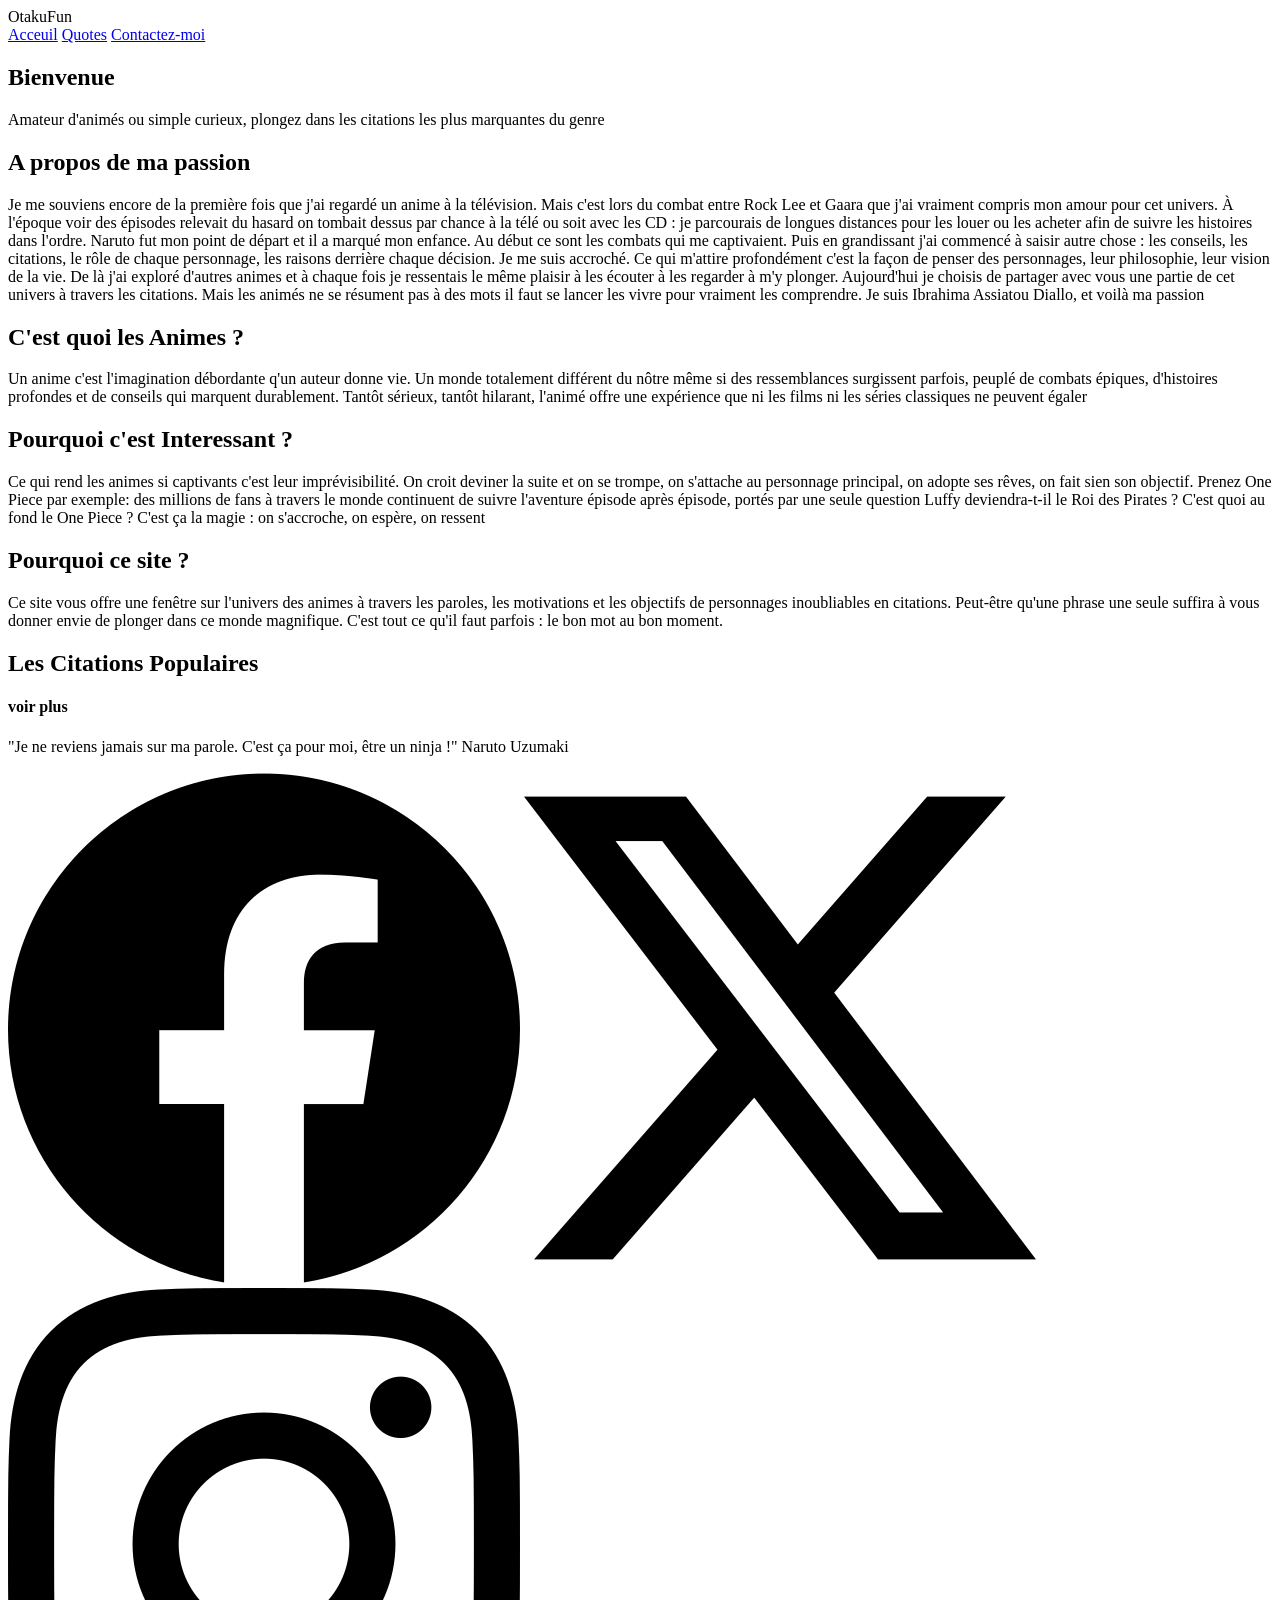
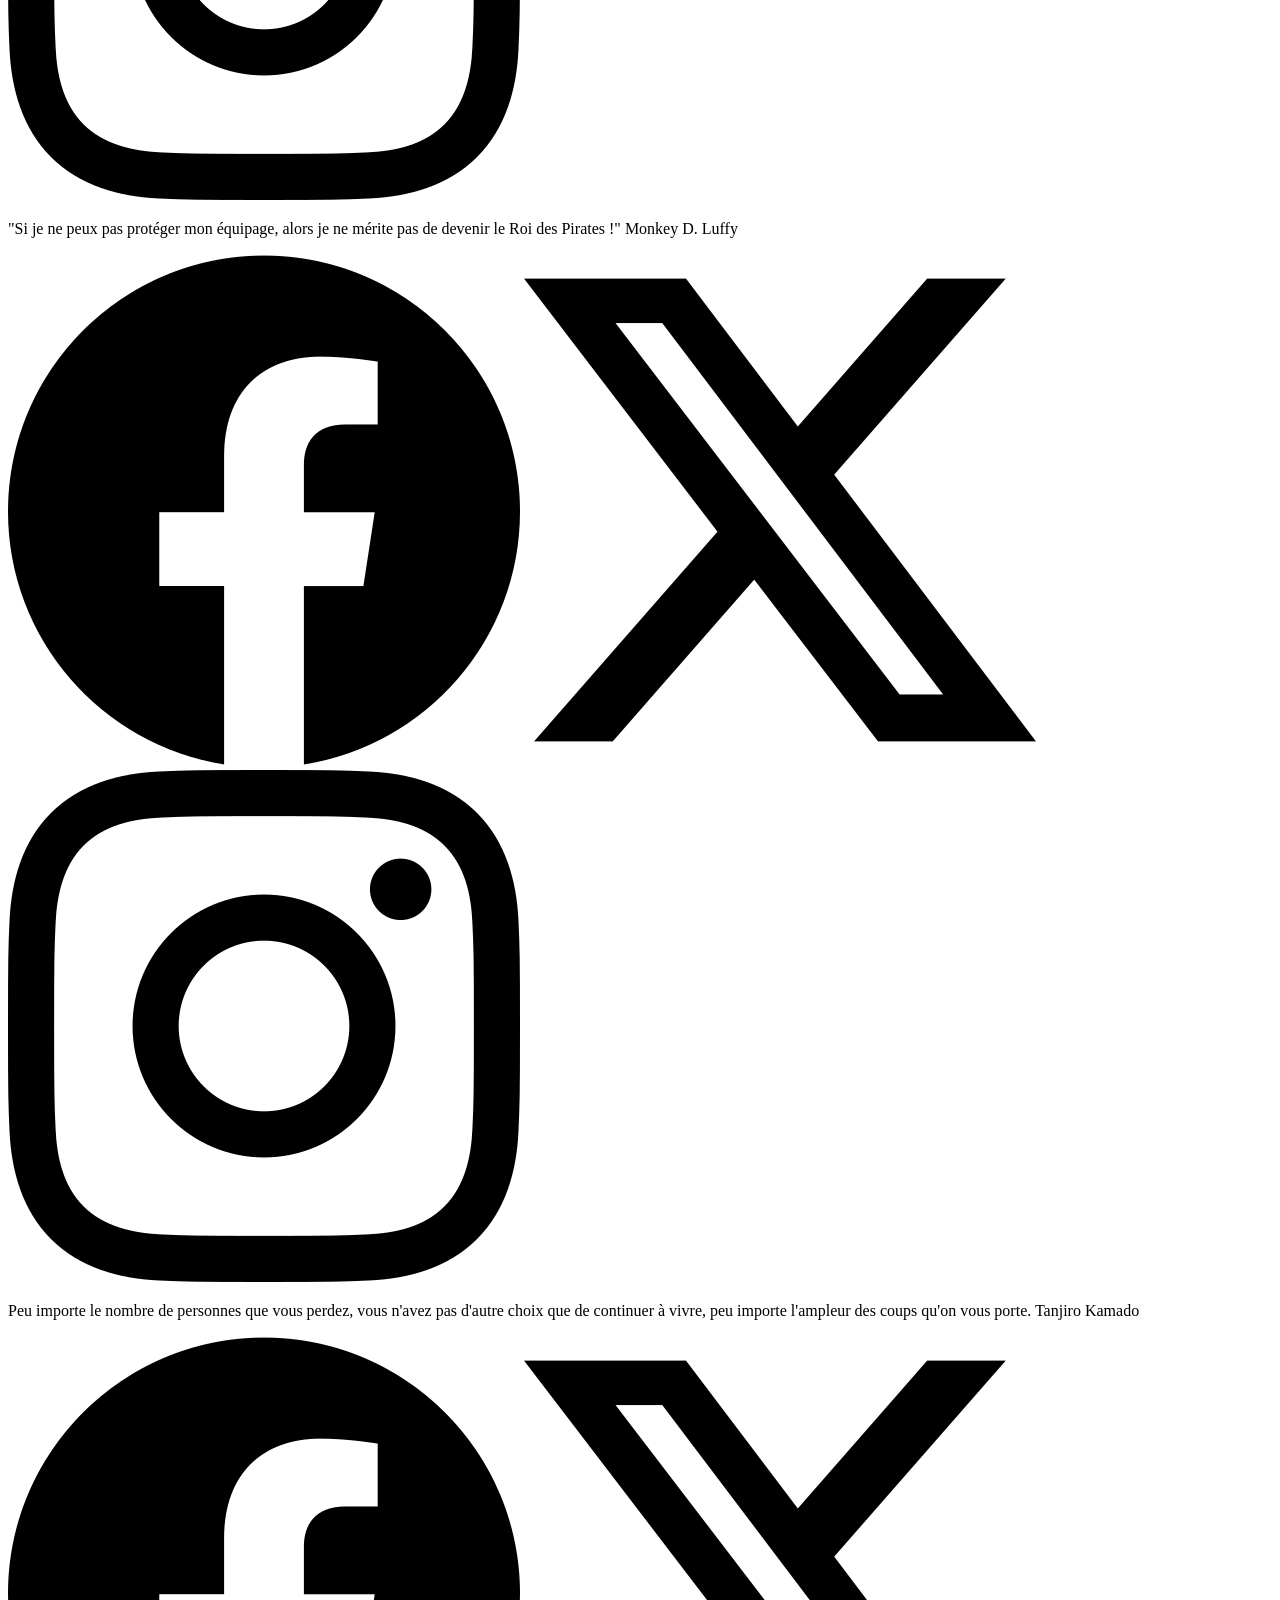
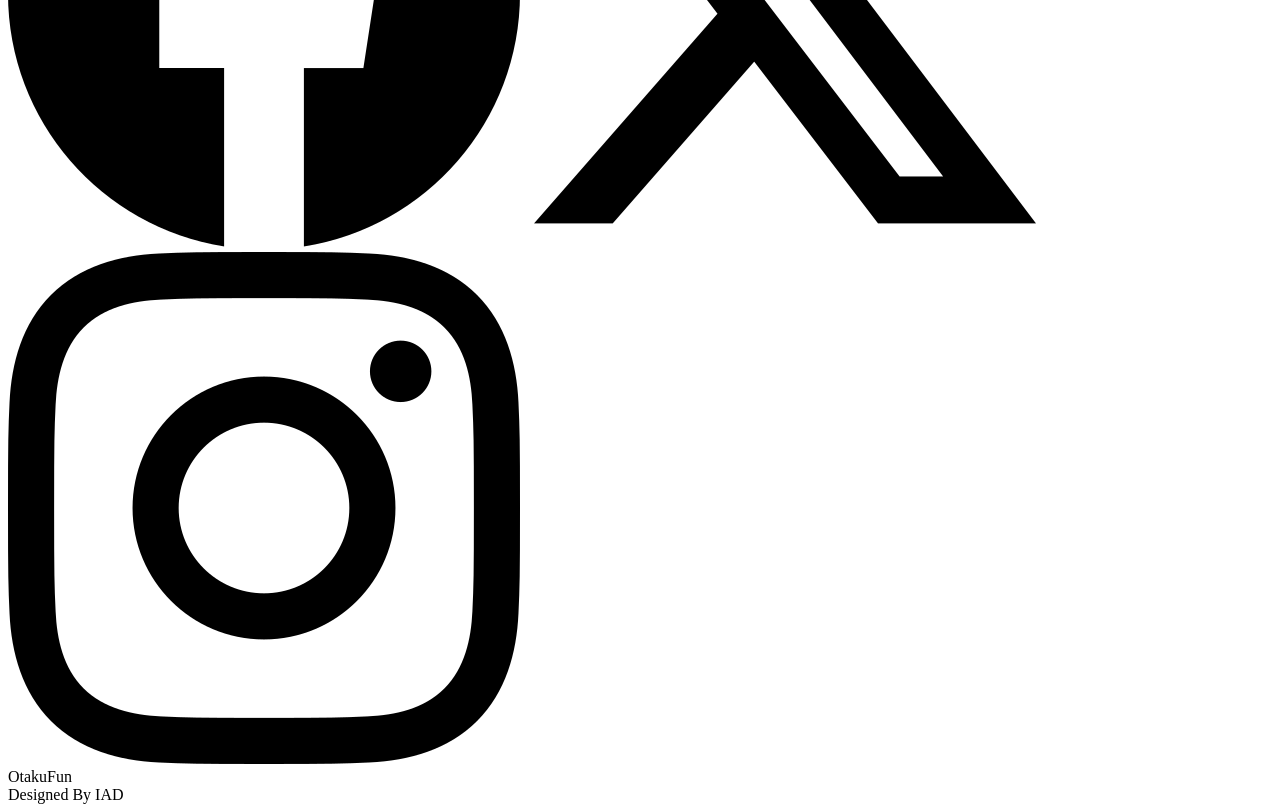
==== index.html @ e9460078 "first Activite done" ====
<!DOCTYPE html>
<html lang="fr">

<head>
    <meta charset="UTF-8">
    <meta name="viewport" content="width=device-width, initial-scale=1.0">
    <title>OtakuFun</title>
</head>

<body>
    <header>
        <div>OtakuFun</div>
        <div>
            <a href="#">Acceuil</a>
            <a href="quotes.html">Quotes</a>
            <a href="contact.html">Contactez-moi</a>
        </div>
    </header>

    <section>
        <div>
            <h1>Bienvenue</h1>
            <p>Amateur d'animés ou simple curieux, plongez dans les citations les plus marquantes du genre</p>
        </div>
        <h1>A propos de ma passion</h1>
        <p>Je me souviens encore de la première fois que j'ai regardé un anime à la télévision. Mais c'est lors du
            combat entre Rock Lee et Gaara que j'ai vraiment compris mon amour pour cet univers. À l'époque voir des
            épisodes relevait du hasard on tombait dessus par chance à la télé ou soit avec les CD : je parcourais
            de longues distances pour les louer ou les acheter afin de suivre les histoires dans l'ordre.
            Naruto fut mon point de départ et il a marqué mon enfance. Au début ce sont les combats qui me
            captivaient. Puis en grandissant j'ai commencé à saisir autre chose : les conseils, les citations, le rôle
            de chaque personnage, les raisons derrière chaque décision. Je me suis accroché. Ce qui m'attire
            profondément c'est la façon de penser des personnages, leur philosophie, leur vision de la vie.
            De là j'ai exploré d'autres animes et à chaque fois je ressentais le même plaisir à les écouter à les
            regarder à m'y plonger.
            Aujourd'hui je choisis de partager avec vous une partie de cet univers à travers les citations. Mais les
            animés ne se résument pas à des mots il faut se lancer les vivre pour vraiment les comprendre.
            Je suis Ibrahima Assiatou Diallo, et voilà ma passion</p>

        <div>
            <h1>C'est quoi les Animes ?</h1>
            <p>Un anime c'est l'imagination débordante q'un auteur donne vie. Un monde totalement différent du nôtre
                même si des ressemblances surgissent parfois, peuplé de combats épiques, d'histoires profondes et de
                conseils qui marquent durablement. Tantôt sérieux, tantôt hilarant, l'animé offre une expérience que ni
                les films ni les séries classiques ne peuvent égaler</p>
        </div>

        <div>
            <h1>Pourquoi c'est Interessant ?</h1>
            <p>Ce qui rend les animes si captivants c'est leur imprévisibilité. On croit deviner la suite et on se
                trompe,
                on s'attache au personnage principal, on adopte ses rêves, on fait sien son objectif. Prenez One Piece
                par exemple:
                des millions de fans à travers le monde continuent de suivre l'aventure épisode après épisode, portés
                par une seule question Luffy deviendra-t-il le Roi des Pirates ? C'est quoi au fond le One Piece
                ? C'est ça la magie : on s'accroche, on espère, on ressent</p>
        </div>

        <div>
            <h1>Pourquoi ce site ?</h1>
            <p>Ce site vous offre une fenêtre sur l'univers des animes à travers les paroles, les motivations et les
                objectifs de personnages inoubliables en citations. Peut-être qu'une phrase une seule
                suffira à vous donner envie de plonger dans ce monde magnifique. C'est tout ce qu'il faut parfois : le
                bon mot au bon moment.</p>
        </div>

        <div>
            <h1>Les Citations Populaires</h1>
            <h4>voir plus</h4>
        </div>
        <div>
            <div>
                <p>"Je ne reviens jamais sur ma parole. C'est ça pour moi, être un ninja !" <span>Naruto Uzumaki</span>
                </p>
                <div>
                    <img src="facebook.png" alt="facebook">
                    <img src="twitter-alt.png" alt="x">
                    <img src="instagram.png" alt="instagram">
                </div>
            </div>
            <div>
                <p>"Si je ne peux pas protéger mon équipage, alors je ne mérite pas de devenir le Roi des Pirates !"
                    <span>Monkey D. Luffy</span>
                </p>
                <div>
                    <img src="facebook.png" alt="facebook">
                    <img src="twitter-alt.png" alt="x">
                    <img src="instagram.png" alt="instagram">
                </div>
            </div>
            <div>
                <p>Peu importe le nombre de personnes que vous perdez, vous n'avez pas d'autre choix que de continuer à
                    vivre, peu importe l'ampleur des coups qu'on vous porte. <span>Tanjiro Kamado</span></p>
                <div>
                    <img src="facebook.png" alt="facebook">
                    <img src="twitter-alt.png" alt="x">
                    <img src="instagram.png" alt="instagram">
                </div>
            </div>
        </div>
    </section>

    <footer>
        <div>
            OtakuFun
        </div>
        <div>
            Designed By IAD
        </div>
    </footer>
</body>

</html>
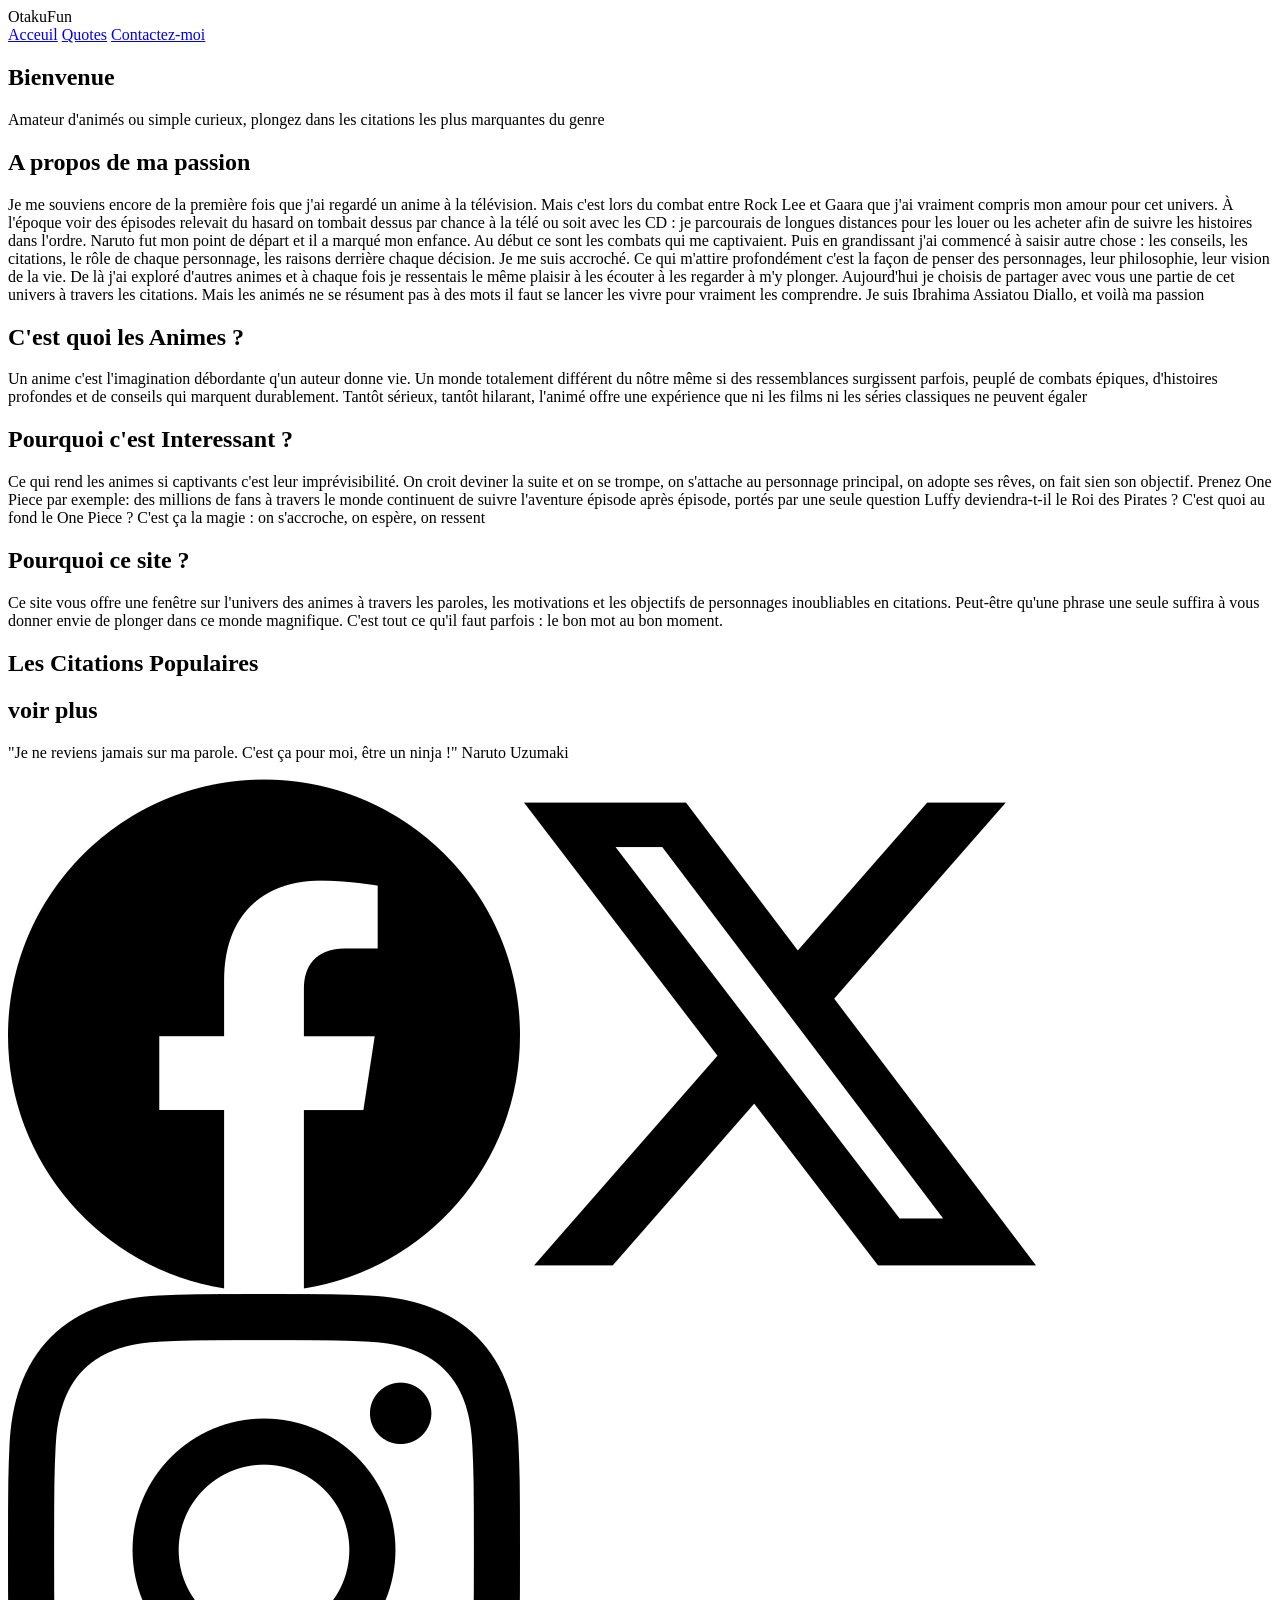
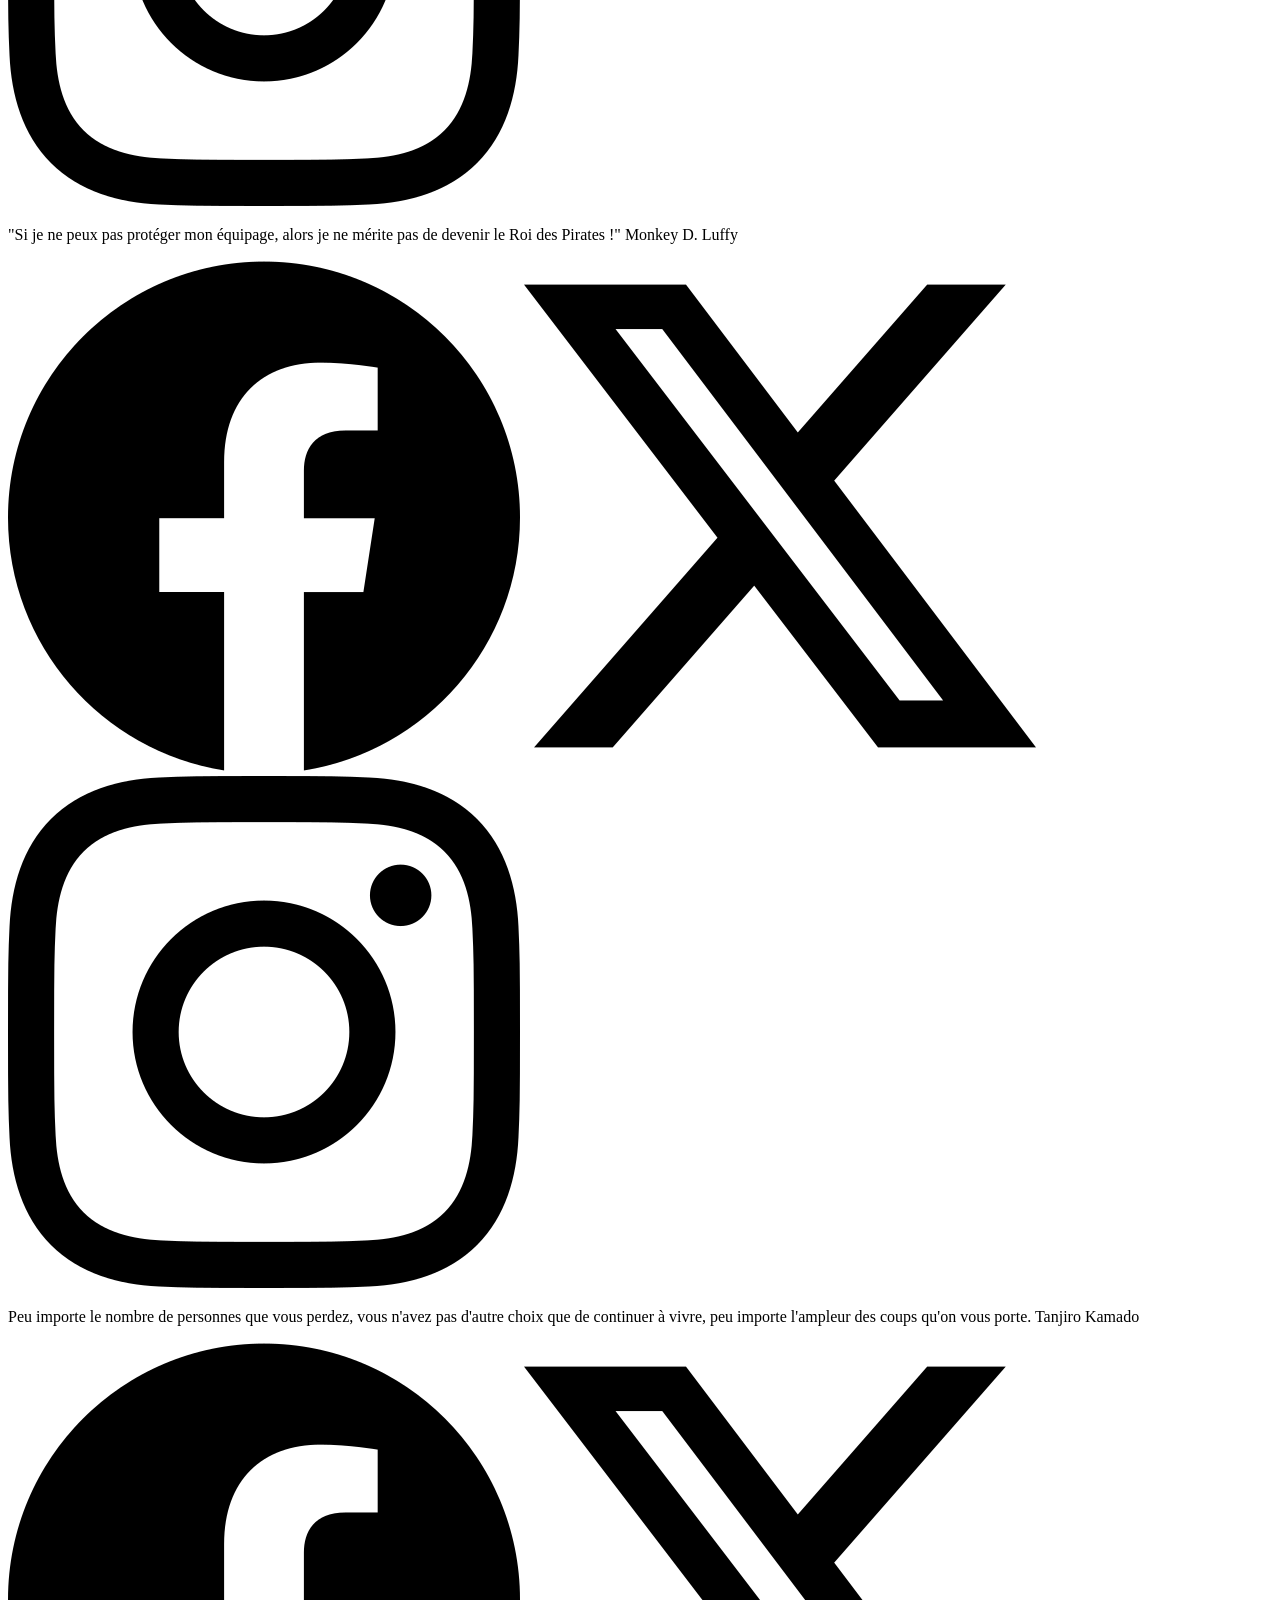
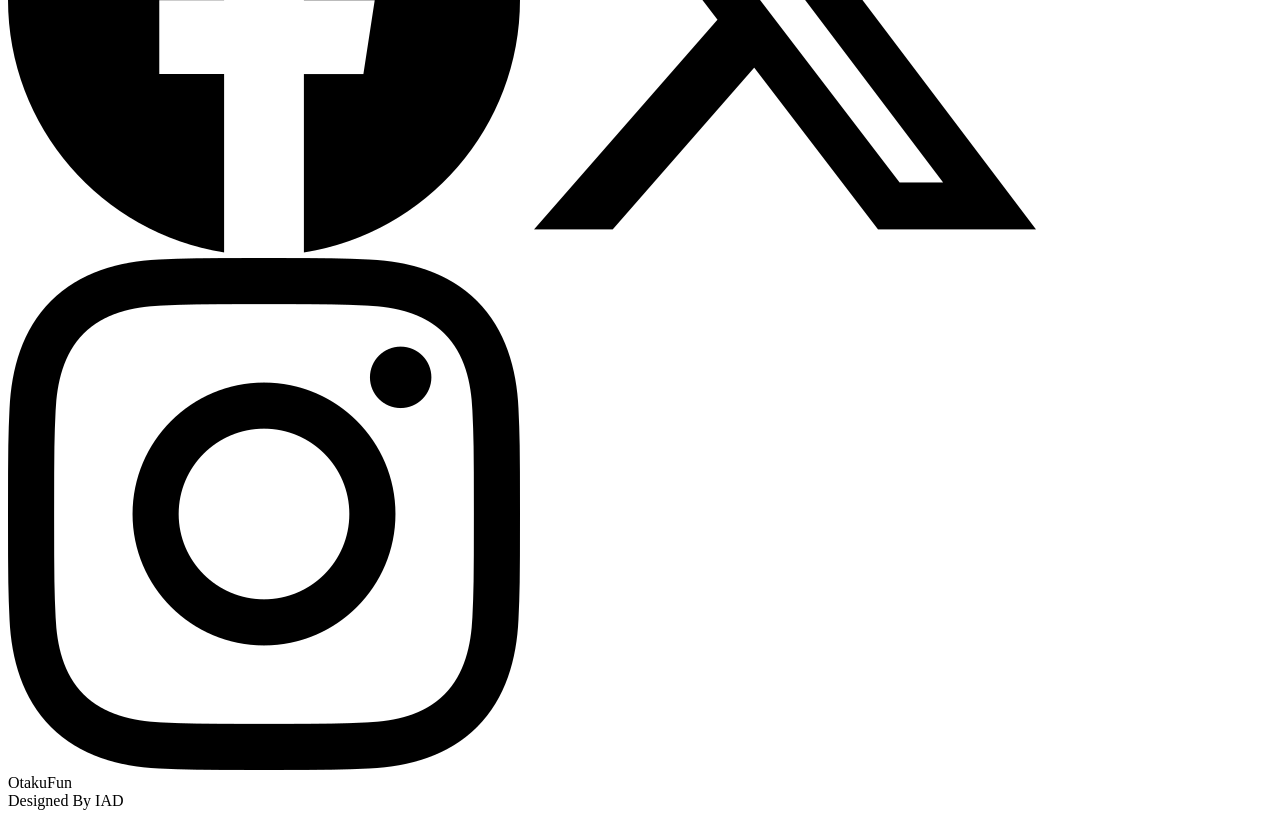
==== commit 53daf645: "validate html checker" ====
--- a/index.html
+++ b/index.html
@@ -66,16 +66,16 @@
 
         <div>
             <h1>Les Citations Populaires</h1>
-            <h4>voir plus</h4>
+            <h2>voir plus</h2>
         </div>
         <div>
             <div>
                 <p>"Je ne reviens jamais sur ma parole. C'est ça pour moi, être un ninja !" <span>Naruto Uzumaki</span>
                 </p>
                 <div>
-                    <img src="facebook.png" alt="facebook">
-                    <img src="twitter-alt.png" alt="x">
-                    <img src="instagram.png" alt="instagram">
+                    <img src="facebook.png" alt="facebook icon">
+                    <img src="twitter-alt.png" alt="x icon">
+                    <img src="instagram.png" alt="instagram icon">
                 </div>
             </div>
             <div>
@@ -83,18 +83,18 @@
                     <span>Monkey D. Luffy</span>
                 </p>
                 <div>
-                    <img src="facebook.png" alt="facebook">
-                    <img src="twitter-alt.png" alt="x">
-                    <img src="instagram.png" alt="instagram">
+                    <img src="facebook.png" alt="facebook icon">
+                    <img src="twitter-alt.png" alt="x icon">
+                    <img src="instagram.png" alt="instagram icon">
                 </div>
             </div>
             <div>
                 <p>Peu importe le nombre de personnes que vous perdez, vous n'avez pas d'autre choix que de continuer à
                     vivre, peu importe l'ampleur des coups qu'on vous porte. <span>Tanjiro Kamado</span></p>
                 <div>
-                    <img src="facebook.png" alt="facebook">
-                    <img src="twitter-alt.png" alt="x">
-                    <img src="instagram.png" alt="instagram">
+                    <img src="facebook.png" alt="facebook icon">
+                    <img src="twitter-alt.png" alt="x icon">
+                    <img src="instagram.png" alt="instagram icon">
                 </div>
             </div>
         </div>
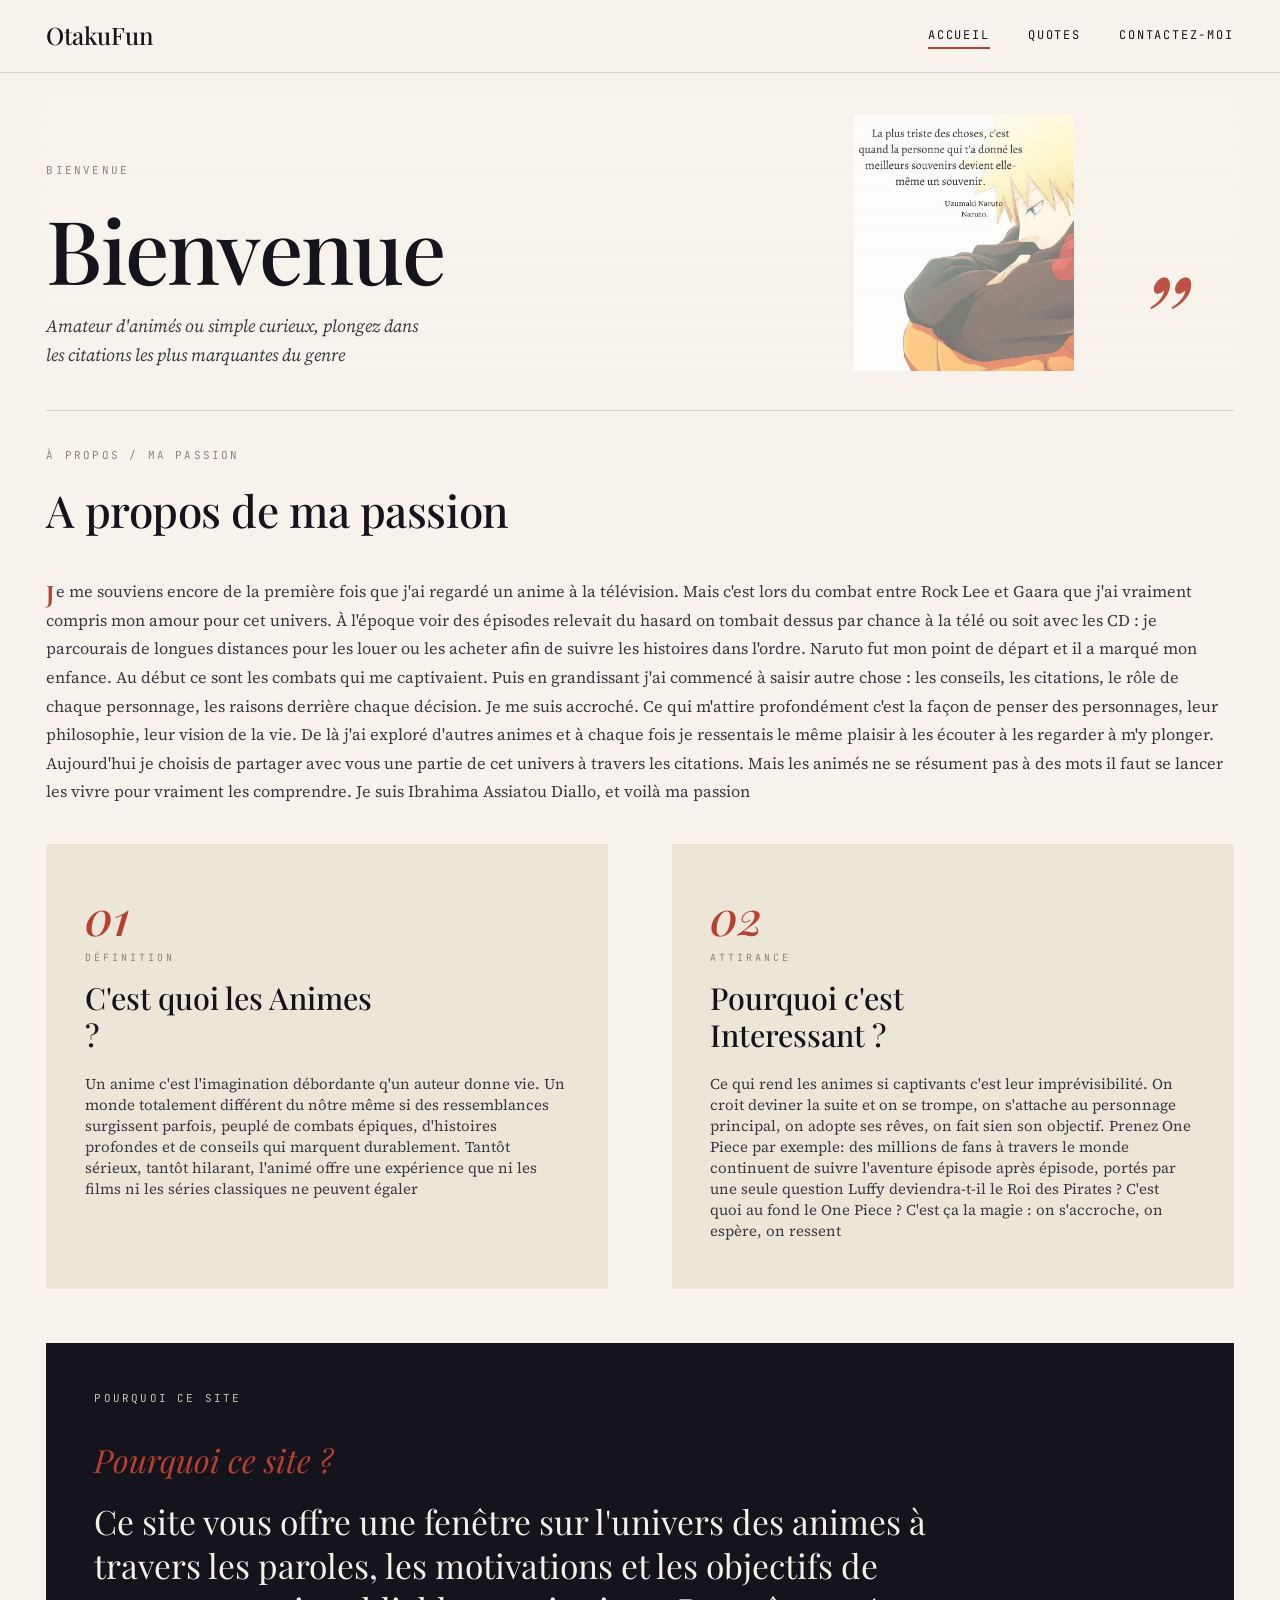
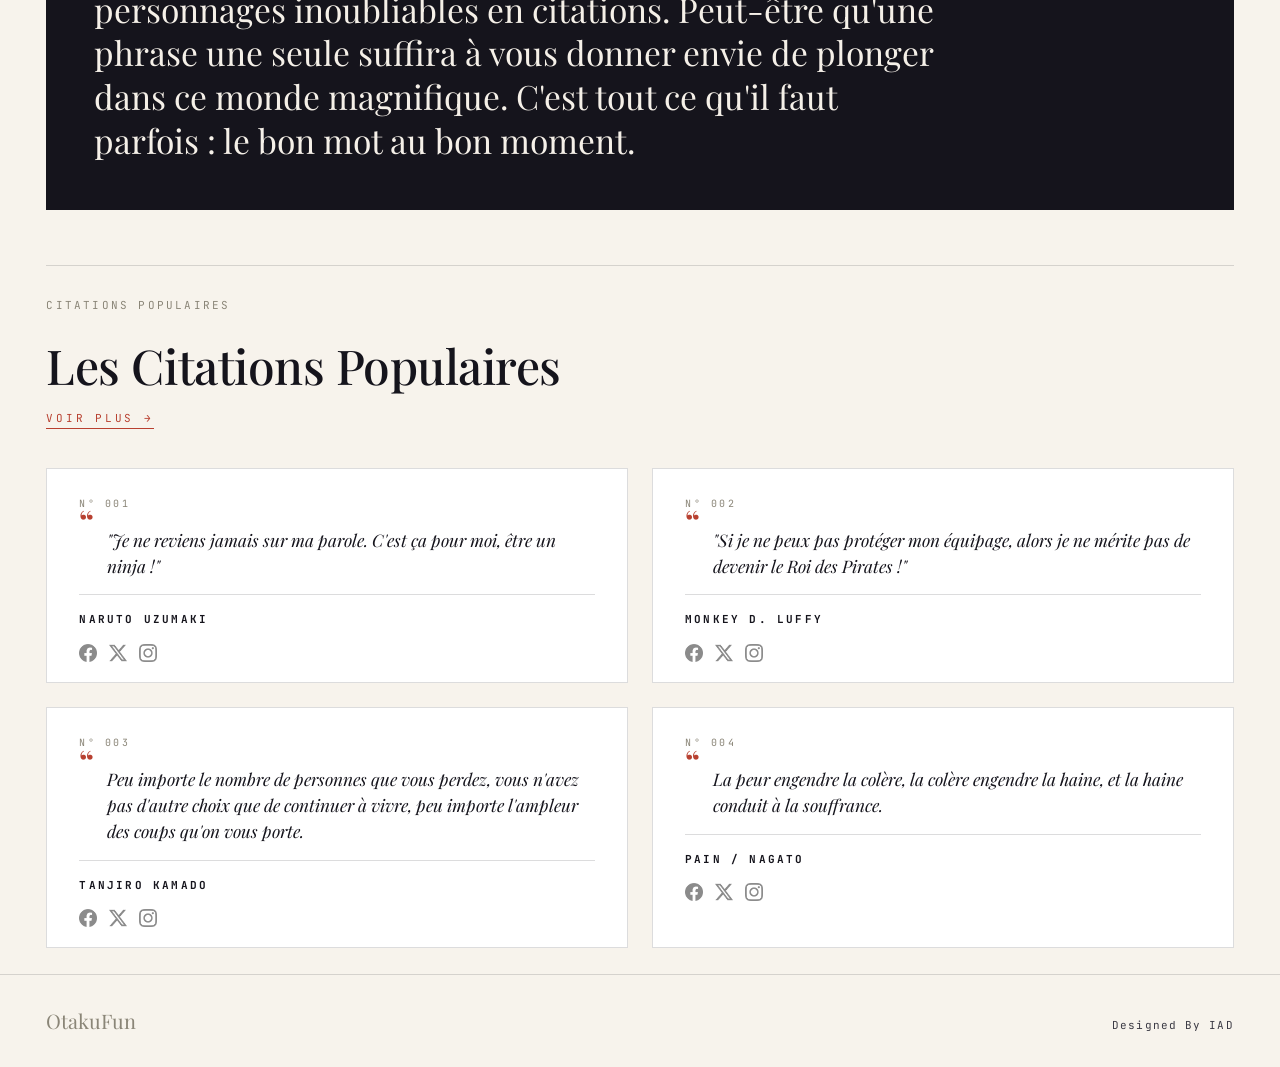
==== commit 9b08acea: "add css to my site" ====
--- a/index.html
+++ b/index.html
@@ -4,26 +4,39 @@
 <head>
     <meta charset="UTF-8">
     <meta name="viewport" content="width=device-width, initial-scale=1.0">
+    <meta name="description"
+        content="OtakuFun — La voix des animés. Amateur d'animés ou simple curieux, plongez dans les citations les plus marquantes du genre.">
     <title>OtakuFun</title>
+
+    <link rel="preconnect" href="https://fonts.googleapis.com">
+    <link rel="preconnect" href="https://fonts.gstatic.com" crossorigin>
+    <link
+        href="https://fonts.googleapis.com/css2?family=Playfair+Display:ital,wght@0,400;0,500;0,600;0,700;1,400;1,500;1,700&family=Source+Serif+4:ital,wght@0,400;0,600;1,400&family=JetBrains+Mono:wght@400;500;700&display=swap"
+        rel="stylesheet">
+
+    <link rel="stylesheet" href="style.css">
+    <link rel="stylesheet" href="print.css" media="print">
+
 </head>
 
 <body>
-    <header>
-        <div>OtakuFun</div>
-        <div>
-            <a href="#">Acceuil</a>
+    
+    <header class="site-header">
+        <a href="index.html" class="logo">OtakuFun</a>
+        <nav class="site-nav">
+            <a href="index.html" aria-current="page">Accueil</a>
             <a href="quotes.html">Quotes</a>
             <a href="contact.html">Contactez-moi</a>
-        </div>
+        </nav>
     </header>
 
-    <section>
-        <div>
+    <section class="page">
+        <div class="hero">
             <h1>Bienvenue</h1>
             <p>Amateur d'animés ou simple curieux, plongez dans les citations les plus marquantes du genre</p>
         </div>
-        <h1>A propos de ma passion</h1>
-        <p>Je me souviens encore de la première fois que j'ai regardé un anime à la télévision. Mais c'est lors du
+        <h1 class="about-title">A propos de ma passion</h1>
+        <p class="about-text">Je me souviens encore de la première fois que j'ai regardé un anime à la télévision. Mais c'est lors du
             combat entre Rock Lee et Gaara que j'ai vraiment compris mon amour pour cet univers. À l'époque voir des
             épisodes relevait du hasard on tombait dessus par chance à la télé ou soit avec les CD : je parcourais
             de longues distances pour les louer ou les acheter afin de suivre les histoires dans l'ordre.
@@ -37,7 +50,7 @@
             animés ne se résument pas à des mots il faut se lancer les vivre pour vraiment les comprendre.
             Je suis Ibrahima Assiatou Diallo, et voilà ma passion</p>
 
-        <div>
+        <div class="card card--definition">
             <h1>C'est quoi les Animes ?</h1>
             <p>Un anime c'est l'imagination débordante q'un auteur donne vie. Un monde totalement différent du nôtre
                 même si des ressemblances surgissent parfois, peuplé de combats épiques, d'histoires profondes et de
@@ -45,7 +58,7 @@
                 les films ni les séries classiques ne peuvent égaler</p>
         </div>
 
-        <div>
+        <div class="card card--attirance">
             <h1>Pourquoi c'est Interessant ?</h1>
             <p>Ce qui rend les animes si captivants c'est leur imprévisibilité. On croit deviner la suite et on se
                 trompe,
@@ -56,7 +69,7 @@
                 ? C'est ça la magie : on s'accroche, on espère, on ressent</p>
         </div>
 
-        <div>
+        <div class="feature">
             <h1>Pourquoi ce site ?</h1>
             <p>Ce site vous offre une fenêtre sur l'univers des animes à travers les paroles, les motivations et les
                 objectifs de personnages inoubliables en citations. Peut-être qu'une phrase une seule
@@ -64,34 +77,41 @@
                 bon mot au bon moment.</p>
         </div>
 
-        <div>
+        <div class="quotes-header">
             <h1>Les Citations Populaires</h1>
-            <h2>voir plus</h2>
+            <a href="quotes.html" class="quotes-header__link">
+                <h2>voir plus</h2>
+            </a>
         </div>
-        <div>
-            <div>
-                <p>"Je ne reviens jamais sur ma parole. C'est ça pour moi, être un ninja !" <span>Naruto Uzumaki</span>
-                </p>
-                <div>
+        <div class="quotes-grid">
+            <div class="quote-card">
+                <p class="quote-card__text">"Je ne reviens jamais sur ma parole. C'est ça pour moi, être un ninja !" <span class="quote-card__author">Naruto Uzumaki</span></p>
+                <div class="quote-card__socials">
                     <img src="facebook.png" alt="facebook icon">
                     <img src="twitter-alt.png" alt="x icon">
                     <img src="instagram.png" alt="instagram icon">
                 </div>
             </div>
-            <div>
-                <p>"Si je ne peux pas protéger mon équipage, alors je ne mérite pas de devenir le Roi des Pirates !"
-                    <span>Monkey D. Luffy</span>
-                </p>
-                <div>
+            <div class="quote-card">
+                <p class="quote-card__text">"Si je ne peux pas protéger mon équipage, alors je ne mérite pas de devenir le Roi des Pirates !" <span class="quote-card__author">Monkey D. Luffy</span></p>
+                <div class="quote-card__socials">
                     <img src="facebook.png" alt="facebook icon">
                     <img src="twitter-alt.png" alt="x icon">
                     <img src="instagram.png" alt="instagram icon">
                 </div>
             </div>
-            <div>
-                <p>Peu importe le nombre de personnes que vous perdez, vous n'avez pas d'autre choix que de continuer à
-                    vivre, peu importe l'ampleur des coups qu'on vous porte. <span>Tanjiro Kamado</span></p>
-                <div>
+            <div class="quote-card">
+                <p class="quote-card__text">Peu importe le nombre de personnes que vous perdez, vous n'avez pas d'autre choix que de continuer à
+                    vivre, peu importe l'ampleur des coups qu'on vous porte. <span class="quote-card__author">Tanjiro Kamado</span></p>
+                <div class="quote-card__socials">
+                    <img src="facebook.png" alt="facebook icon">
+                    <img src="twitter-alt.png" alt="x icon">
+                    <img src="instagram.png" alt="instagram icon">
+                </div>
+            </div>
+            <div class="quote-card">
+                <p class="quote-card__text">La peur engendre la colère, la colère engendre la haine, et la haine conduit à la souffrance. <span class="quote-card__author">Pain / Nagato</span></p>
+                <div class="quote-card__socials">
                     <img src="facebook.png" alt="facebook icon">
                     <img src="twitter-alt.png" alt="x icon">
                     <img src="instagram.png" alt="instagram icon">
@@ -100,11 +120,11 @@
         </div>
     </section>
 
-    <footer>
-        <div>
+    <footer class="site-footer">
+        <div class="site-footer__brand">
             OtakuFun
         </div>
-        <div>
+        <div class="site-footer__credit">
             Designed By IAD
         </div>
     </footer>
--- a/style.css
+++ b/style.css
@@ -0,0 +1,644 @@
+:root {
+    --bg:         #f7f3ec;
+    --bg-alt:     #ece6d8;
+    --ink:        #15141c;
+    --ink-soft:   #3b3a44;
+    --muted:      #8a8577;
+    --accent:     #b84030;
+    --dark:       #15141c;
+    --rule:       rgba(21, 20, 28, 0.15);
+    --f-display:  "Playfair Display", "Times New Roman", Georgia, serif;
+    --f-body:     "Source Serif 4", "Source Serif Pro", Georgia, serif;
+    --f-mono:     "JetBrains Mono", ui-monospace, "SFMono-Regular", Menlo, monospace;
+    --gutter:     clamp(1.25rem, 3vw + 0.5rem, 3rem);
+    --max:        1280px;
+}
+
+*, *::before, *::after { box-sizing: border-box; }
+body, h1, h2, h3, p { margin: 0; padding: 0; }
+a { color: inherit; text-decoration: none; }
+img { max-width: 100%; display: block; }
+
+body {
+    font-family: var(--f-body);
+    font-size: 15px;
+    line-height: 1.4;
+    color: var(--ink);
+    background: var(--bg);
+    -webkit-font-smoothing: antialiased;
+}
+::selection { background: var(--accent); color: var(--bg); }
+
+.site-header {
+    border-bottom: 1px solid var(--rule);
+    padding: 1.2rem var(--gutter);
+    display: flex;
+    align-items: center;
+    justify-content: space-between;
+    flex-wrap: wrap;
+    max-width: var(--max);
+    margin: 0 auto;
+}
+.logo {
+    font-family: var(--f-display);
+    font-size: 1.5rem;
+    font-weight: 500;
+    color: var(--ink);
+}
+.site-nav {
+    display: flex;
+    gap: clamp(1rem, 3vw, 2.5rem);
+}
+.site-nav a {
+    font-family: var(--f-mono);
+    font-size: 12px;
+    letter-spacing: 0.15em;
+    text-transform: uppercase;
+    color: var(--ink);
+    padding: 0.25rem 0;
+    border-bottom: 2px solid transparent;
+    transition: color 0.15s, border-color 0.15s;
+}
+.site-nav a:hover { color: var(--accent); }
+.site-nav a[aria-current="page"] { border-bottom-color: var(--accent); }
+
+
+.page {
+    display: grid;
+    grid-template-columns: 1fr 1fr;
+    max-width: var(--max);
+    margin: 0 auto;
+    padding: clamp(1rem, 2vw, 4rem) var(--gutter);
+    row-gap: clamp(2rem, 3vw, 4rem);
+    column-gap: clamp(2rem, 5vw, 5rem);
+}
+.page > * { grid-column: 1 / -1; min-width: 0; }
+.card--definition { grid-column: 1; }
+.card--attirance  { grid-column: 2 / 3; }
+
+
+.hero {
+    position: relative;
+    padding-block: clamp(2rem, 5vw, 4rem) 0;
+}
+
+.hero {
+    background: 
+        linear-gradient(rgba(247, 243, 236, 0.209), rgba(247, 243, 236, 0.156)),
+        url("image_quoted.jpeg") right 10rem top 1rem / 20rem 30rem no-repeat;
+        background-size: contain;
+}
+
+.hero::before {
+    content: "Bienvenue";
+    display: block;
+    font-family: var(--f-mono);
+    font-size: 11px;
+    letter-spacing: 0.2em;
+    text-transform: uppercase;
+    color: var(--muted);
+    margin-bottom: 2.5rem;
+}
+.hero::after {
+    content: "\201D";
+    position: absolute;
+    right: clamp(0rem, 4vw, 3rem);
+    top:   clamp(5rem, 12vw, 10rem);
+    font-family: var(--f-display);
+    font-style: italic;
+    font-size: clamp(4rem, 10vw, 8rem);
+    color: var(--accent);
+    line-height: 1;
+    opacity: 0.9;
+    pointer-events: none;
+}
+
+
+
+.hero > h1 {
+    font-family: var(--f-display);
+    font-weight: 500;
+    font-size: clamp(2.5rem, 7vw + 0.5rem, 5.5rem);
+    line-height: 0.7;
+    letter-spacing: -0.02em;
+    max-width: 16ch;
+    margin-bottom: 2rem;
+}
+.hero > p {
+    max-width: 42ch;
+    font-size: 1.1rem;
+    color: var(--ink-soft);
+    line-height: 1.7;
+    font-style: italic;
+}
+
+
+.about-title {
+    position: relative;
+    padding-top: 1cm;
+    border-top: 1px solid var(--rule);
+    font-family: var(--f-display);
+    font-weight: 500;
+    font-size: clamp(1.75rem, 3vw + 1rem, 2.75rem);
+    line-height: 1.15;
+    letter-spacing: -0.01em;
+    /* max-width: 20ch; */
+}
+.about-title::before {
+    content: "À propos / Ma passion";
+    display: block;
+    font-family: var(--f-mono);
+    font-size: 11px;
+    letter-spacing: 0.2em;
+    text-transform: uppercase;
+    color: var(--muted);
+    margin-bottom: 1.5rem;
+    font-weight: 400;
+}
+.about-text {
+    column-count: 1;
+    column-rule: 1px solid var(--rule);
+    color: var(--ink-soft);
+    font-size: 1.02rem;
+    line-height: 1.75;
+    margin-top: 0.2rem;
+}
+.about-text::first-letter {
+    font-family: var(--f-display);
+    font-size: 1.5rem;
+    font-weight: 600;
+    color: var(--accent);
+    float: left;
+    line-height: 1.0;
+    margin: 0.2rem 0.1rem 0 0;
+}
+
+
+.card {
+    background: var(--bg-alt);
+    padding: clamp(2rem, 4vw, 3rem) clamp(1.5rem, 3vw, 2.5rem);
+    position: relative;
+}
+.card::before {
+    display: block;
+    font-family: var(--f-display);
+    font-style: italic;
+    font-weight: 500;
+    font-size: 3rem;
+    color: var(--accent);
+    line-height: 1;
+    margin-bottom: 0.75rem;
+}
+.card--definition::before { content: "01"; }
+.card--attirance::before  { content: "02"; }
+
+.card > h1 {
+    font-family: var(--f-display);
+    font-weight: 500;
+    font-size: clamp(1.4rem, 2vw + 0.75rem, 1.9rem);
+    line-height: 1.2;
+    margin-bottom: 1.25rem;
+    max-width: 16ch;
+}
+.card > h1::before {
+    display: block;
+    font-family: var(--f-mono);
+    font-size: 10px;
+    letter-spacing: 0.3em;
+    text-transform: uppercase;
+    color: var(--muted);
+    margin-bottom: 1rem;
+    font-weight: 400;
+}
+.card--definition > h1::before { content: "Définition"; }
+.card--attirance  > h1::before { content: "Attirance"; }
+
+.card > p { color: var(--ink-soft); }
+
+
+.feature {
+    background: var(--dark);
+    color: #f5f0e8;
+    padding: clamp(3rem, 4vw, 2rem) clamp(2rem, 4vw, 3rem);
+    margin-block: 1rem;
+}
+.feature::before {
+    content: "Pourquoi ce site";
+    display: block;
+    font-family: var(--f-mono);
+    font-size: 11px;
+    letter-spacing: 0.2em;
+    text-transform: uppercase;
+    color: #c9c3b5;
+    margin-bottom: 2rem;
+}
+.feature > h1 {
+    font-family: var(--f-display);
+    font-style: italic;
+    font-weight: 400;
+    font-size: clamp(1.4rem, 2vw + 0.75rem, 2rem);
+    line-height: 1.3;
+    color: var(--accent);
+    margin-bottom: 1.25rem;
+}
+.feature > p {
+    font-family: var(--f-display);
+    font-weight: 400;
+    font-size: clamp(1.25rem, 2vw + 0.5rem, 2.25rem);
+    line-height: 1.3;
+    max-width: 42ch;
+    color: #f5f0e8;
+}
+
+
+.quotes-header {
+    position: relative;
+    padding-top: 2rem;
+    border-top: 1px solid var(--rule);
+}
+.quotes-header::before {
+    content: "Citations populaires";
+    display: block;
+    font-family: var(--f-mono);
+    font-size: 11px;
+    letter-spacing: 0.2em;
+    text-transform: uppercase;
+    color: var(--muted);
+    margin-bottom: 1.5rem;
+}
+.quotes-header > h1 {
+    font-family: var(--f-display);
+    font-weight: 500;
+    font-size: clamp(1.75rem, 3vw + 1rem, 3rem);
+    line-height: 1.2;
+    letter-spacing: -0.01em;
+    max-width: 22ch;
+}
+
+.quotes-header__link {
+    display: inline-block;
+    margin-top: 1rem;
+}
+.quotes-header__link h2 {
+    font-family: var(--f-mono);
+    font-size: 11px;
+    letter-spacing: 0.25em;
+    text-transform: uppercase;
+    color: var(--accent);
+    font-weight: 400;
+    border-bottom: 1px solid var(--accent);
+    padding-bottom: 2px;
+}
+.quotes-header__link h2::after { content: "  →"; }
+
+
+.quotes-grid {
+    display: grid;
+    grid-template-columns: 1fr 1fr;
+    gap: 1.5rem;
+    counter-reset: qcard;
+}
+.quote-card {
+    border: 1px solid var(--rule);
+    background: #fff;
+    padding: 1.75rem clamp(1.25rem, 2.5vw, 2rem) 1.25rem;
+    display: flex;
+    flex-direction: column;
+    gap: 1rem;
+    transition: border-color 0.2s, transform 0.2s;
+    counter-increment: qcard;
+    position: relative;
+}
+.quote-card:hover {
+    border-color: var(--ink);
+    transform: translateY(-2px);
+}
+.quote-card::before {
+    content: "N°  00" counter(qcard);
+    display: block;
+    font-family: var(--f-mono);
+    font-size: 10px;
+    letter-spacing: 0.25em;
+    text-transform: uppercase;
+    color: var(--muted);
+}
+.quote-card::after {
+    content: "\201C";
+    position: absolute;
+    top: 2.8rem;
+    left: clamp(1.25rem, 2.5vw, 2rem);
+    font-family: var(--f-display);
+    font-size: 2rem;
+    color: var(--accent);
+    font-weight: 700;
+    line-height: 0.5;
+}
+.quote-card__text {
+    font-family: var(--f-display);
+    font-style: italic;
+    font-size: 1.08rem;
+    line-height: 1.5;
+    color: var(--ink);
+    padding-left: 1.75rem;
+}
+.quote-card__author {
+    display: block;
+    margin-top: 1rem;
+    padding-top: 1rem;
+    border-top: 1px solid var(--rule);
+    margin-left: -1.75rem;
+    font-family: var(--f-mono);
+    font-style: normal;
+    font-size: 11px;
+    letter-spacing: 0.2em;
+    text-transform: uppercase;
+    color: var(--ink);
+    font-weight: 700;
+}
+.quote-card__socials {
+    display: flex;
+    gap: 0.75rem;
+}
+.quote-card__socials img {
+    width: 18px;
+    height: 18px;
+    opacity: 0.45;
+    filter: grayscale(1);
+    transition: opacity 0.15s, filter 0.15s;
+    cursor: pointer;
+}
+.quote-card__socials img:hover {
+    opacity: 1;
+    filter: grayscale(0);
+}
+
+
+.site-footer {
+    border-top: 1px solid var(--rule);
+    padding: 2rem var(--gutter);
+    max-width: var(--max);
+    margin: 0 auto;
+    display: flex;
+    justify-content: space-between;
+    align-items: baseline;
+    flex-wrap: wrap;
+    gap: 1rem;
+}
+.site-footer__brand {
+    font-family: var(--f-display);
+    font-size: 1.25rem;
+    color: var(--muted);
+}
+.site-footer__credit {
+    font-family: var(--f-mono);
+    font-size: 11px;
+    letter-spacing: 0.1em;
+    color: var(--ink-soft);
+}
+
+
+
+.quotes-page {
+    max-width: var(--max);
+    margin: 0 auto;
+    padding: clamp(2rem, 4vw, 5rem) var(--gutter);
+    display: flex;
+    flex-direction: column;
+    gap: clamp(2rem, 4vw, 3.5rem);
+}
+
+.quotes-page__title {
+    font-family: var(--f-display);
+    font-weight: 500;
+    font-size: clamp(1.75rem, 3vw + 1rem, 3rem);
+    line-height: 1.15;
+    letter-spacing: -0.01em;
+    max-width: 22ch;
+    position: relative;
+    padding-top: 1.5rem;
+}
+.quotes-page__title::before {
+    content: "Toutes les citations";
+    display: block;
+    font-family: var(--f-mono);
+    font-size: 11px;
+    letter-spacing: 0.2em;
+    text-transform: uppercase;
+    color: var(--muted);
+    font-weight: 400;
+    margin-bottom: 1rem;
+}
+
+
+.search {
+    display: flex;
+    flex-direction: column;
+    gap: 0.75rem;
+    max-width: 560px;
+}
+
+.search__label {
+    font-family: var(--f-mono);
+    font-size: 11px;
+    letter-spacing: 0.2em;
+    text-transform: uppercase;
+    color: var(--muted);
+}
+
+.search__field {
+    display: flex;
+    align-items: stretch;
+    border-bottom: 1px solid var(--ink);
+    transition: border-color 0.2s;
+}
+.search__field:focus-within {
+    border-bottom-color: var(--accent);
+}
+
+.search__input {
+    flex: 1;
+    border: 0;
+    background: transparent;
+    padding: 0.75rem 0.25rem;
+    font-family: var(--f-body);
+    font-size: 1rem;
+    color: var(--ink);
+    outline: none;
+}
+.search__input::placeholder {
+    color: var(--muted);
+    font-style: italic;
+}
+
+
+.search__input::-webkit-search-cancel-button { appearance: none; }
+
+.search__button {
+    border: 0;
+    background: var(--ink);
+    color: var(--bg);
+    padding: 0 1.5rem;
+    font-family: var(--f-mono);
+    font-size: 11px;
+    letter-spacing: 0.25em;
+    text-transform: uppercase;
+    cursor: pointer;
+    transition: background 0.2s;
+}
+.search__button:hover {
+    background: var(--accent);
+}
+
+
+.quotes-page .quotes-grid {
+    grid-template-columns: repeat(3, 1fr);
+}
+
+
+.contact {
+    max-width: var(--max);
+    margin: 0 auto;
+    padding: clamp(2rem, 4vw, 5rem) var(--gutter);
+    display: grid;
+    grid-template-columns: 1fr 1fr;
+    gap: clamp(2rem, 6vw, 6rem);
+    align-items: start;
+}
+
+
+.contact__intro::before {
+    content: "Écrivez-moi";
+    display: block;
+    font-family: var(--f-mono);
+    font-size: 11px;
+    letter-spacing: 0.2em;
+    text-transform: uppercase;
+    color: var(--muted);
+    margin-bottom: 3rem;
+}
+
+.contact__title {
+    font-family: var(--f-display);
+    font-weight: 500;
+    font-size: clamp(2rem, 4vw + 0.5rem, 3.5rem);
+    line-height: 1.1;
+    letter-spacing: -0.02em;
+    max-width: 14ch;
+    margin-bottom: 2rem;
+}
+.contact__title em {
+    font-style: italic;
+    color: var(--accent);
+}
+
+.contact__lead {
+    max-width: 38ch;
+    font-size: 1rem;
+    line-height: 1.7;
+    color: var(--ink-soft);
+}
+
+
+.contact-form {
+    display: flex;
+    flex-direction: column;
+    gap: 2rem;
+    padding-top: 1.5rem;
+}
+
+.field {
+    display: flex;
+    flex-direction: column;
+    gap: 0.5rem;
+}
+
+.field__label {
+    font-family: var(--f-mono);
+    font-size: 11px;
+    letter-spacing: 0.2em;
+    text-transform: uppercase;
+    color: var(--muted);
+}
+
+.field__input {
+    border: 0;
+    border-bottom: 1px solid var(--ink);
+    background: transparent;
+    padding: 0.6rem 0;
+    font-family: var(--f-body);
+    font-size: 1rem;
+    color: var(--ink);
+    outline: none;
+    transition: border-color 0.2s;
+    width: 100%;
+}
+.field__input:focus {
+    border-bottom-color: var(--accent);
+}
+
+
+.field__input--area {
+    border: 1px solid var(--ink);
+    background: #fff;
+    padding: 0.75rem 1rem;
+    min-height: 12rem;
+    resize: vertical;
+    font-family: var(--f-body);
+    line-height: 1.5;
+    resize: none;
+}
+.field__input--area:focus {
+    border-color: var(--accent);
+}
+
+
+.contact-form__submit {
+    align-self: flex-start;
+    margin-top: 0.5rem;
+    border: 0;
+    background: var(--ink);
+    color: var(--bg);
+    padding: 1rem 2.5rem;
+    font-family: var(--f-mono);
+    font-size: 12px;
+    letter-spacing: 0.25em;
+    text-transform: uppercase;
+    cursor: pointer;
+    transition: background 0.2s;
+}
+.contact-form__submit:hover {
+    background: var(--accent);
+}
+
+
+@media (max-width: 780px) {
+    .page { grid-template-columns: 1fr; }
+    .card--definition,
+    .card--attirance { grid-column: 1 / -1; }
+    .quotes-grid { grid-template-columns: 1fr; }
+    .about-text { column-count: 1; }
+}
+
+@media (prefers-reduced-motion: reduce) {
+    *, *::before, *::after {
+        transition: none !important;
+        animation: none !important;
+    }
+}
+
+@media (max-width: 960px) {
+    .quotes-page .quotes-grid {
+        grid-template-columns: 1fr 1fr;
+    }
+}
+@media (max-width: 640px) {
+    .quotes-page .quotes-grid {
+        grid-template-columns: 1fr;
+    }
+}
+
+@media (max-width: 780px) {
+    .contact {
+        grid-template-columns: 1fr;
+    }
+}
--- a/print.css
+++ b/print.css
@@ -0,0 +1,43 @@
+body {
+    background: #fff;
+    color: #000;
+    font-family: Arial, sans-serif;
+    font-size: 11pt;
+    line-height: 1.5;
+}
+
+.site-nav, .quote-card__socials, .search, .contact-form__submit, .quotes-header > h2 {
+    display: none;
+}
+
+.hero{
+    background: #fff;
+}
+
+.card, .feature, .quote-card {
+    background: #fff;
+    color: #000;
+    border: 1px solid #000;
+    break-inside: avoid;
+    box-shadow: none;
+}
+
+
+.hero::after, .feature > h1,  .contact__title em {
+    color: #000;
+}
+
+.feature p{
+    color: #000;
+}
+
+h1 { break-after: avoid; }
+footer { break-before: avoid; }
+
+.page,
+    .contact {
+        display: block;
+    }
+    .quotes-grid {
+        grid-template-columns: 1fr;
+    }
